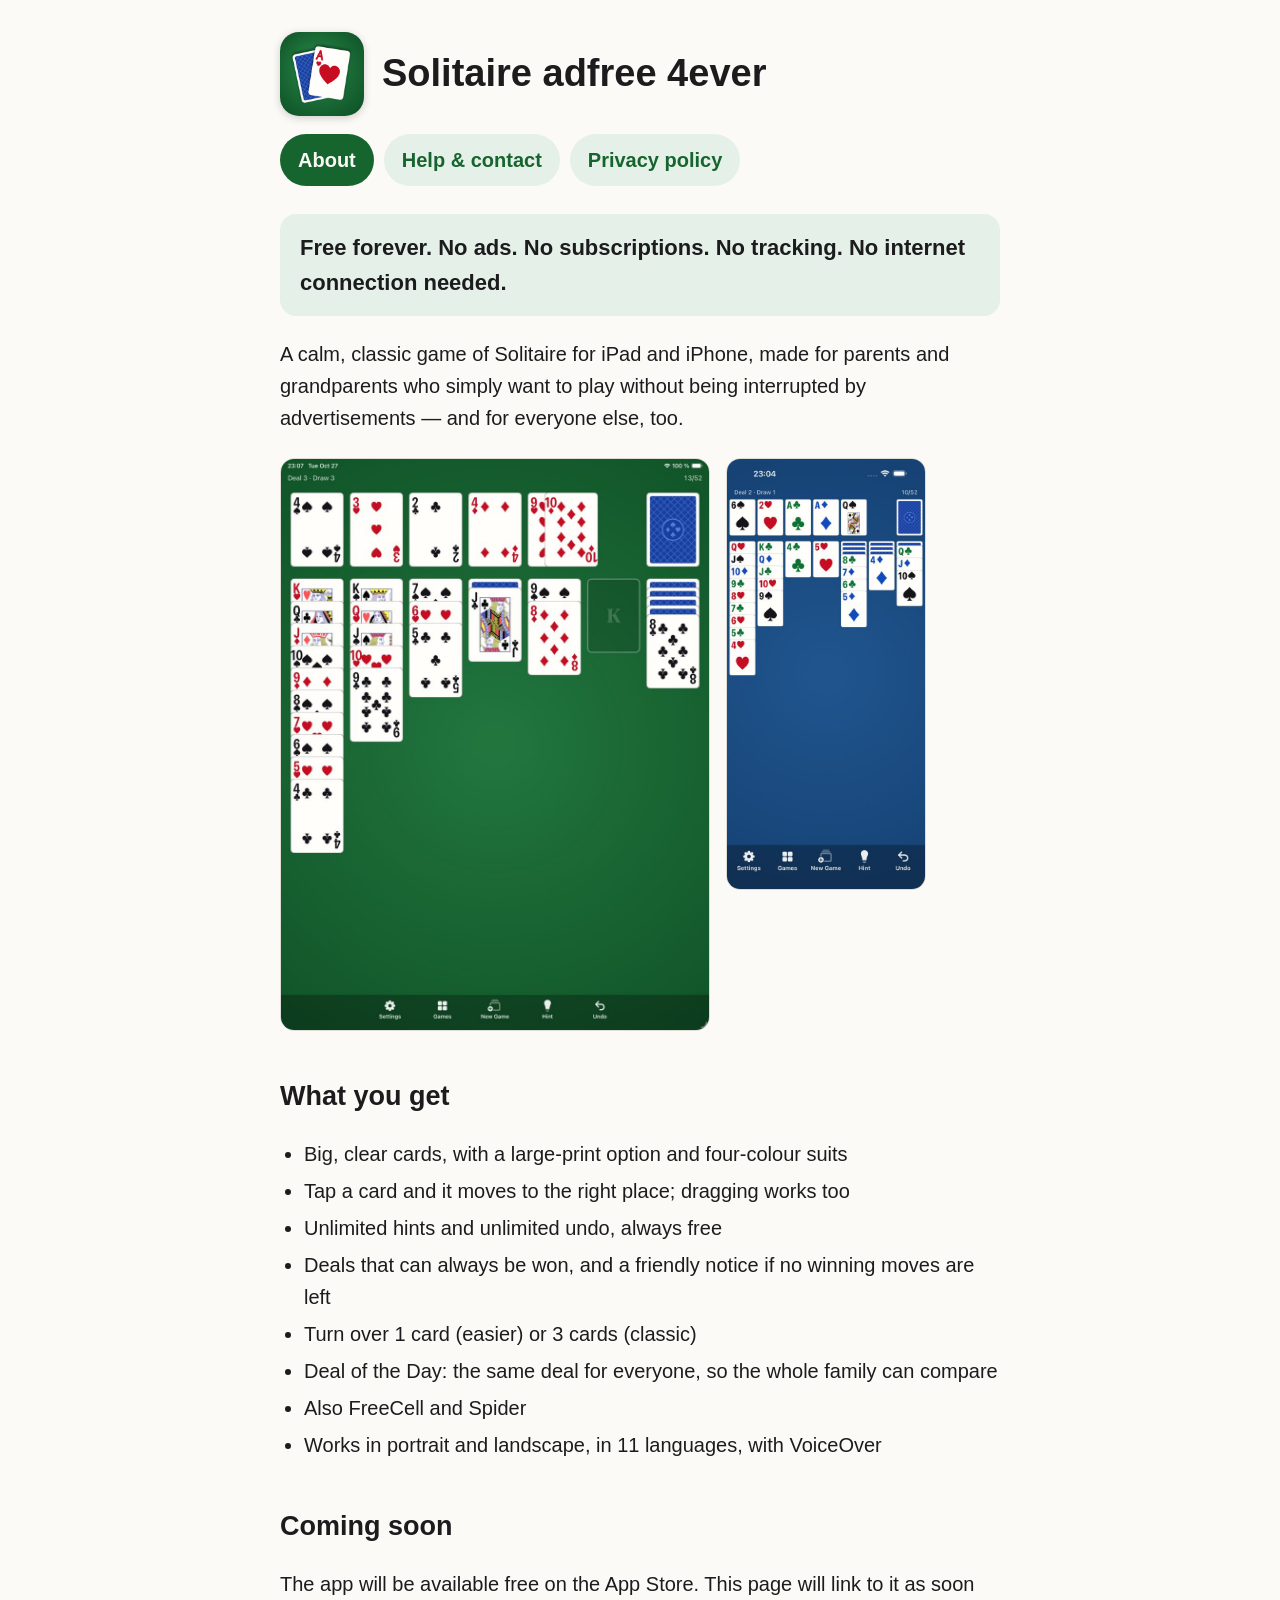
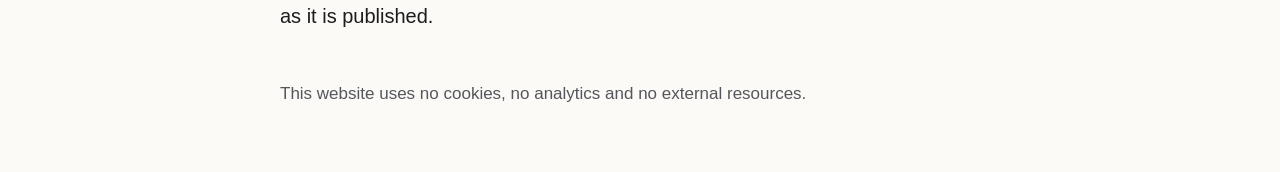
==== index.html @ 871a41e3 "Privacy policy and help page for Solitaire adfree 4ever Co-Authored-By: Claude Opus 5.5 <noreply@ant" ====
<!doctype html>
<html lang="en">
<head>
  <meta charset="utf-8">
  <meta name="viewport" content="width=device-width, initial-scale=1">
  <title>Solitaire adfree 4ever</title>
  <meta name="description" content="A calm, classic game of Solitaire for iPad and iPhone. Free forever: no ads, no subscriptions, no tracking.">
  <link rel="icon" href="icon.png">
  <link rel="stylesheet" href="style.css">
</head>
<body>
<main>
  <header>
    <img src="icon.png" alt="">
    <h1>Solitaire adfree 4ever</h1>
  </header>
  <nav aria-label="Pages">
    <a href="./" aria-current="page">About</a>
    <a href="support.html">Help &amp; contact</a>
    <a href="privacy.html">Privacy policy</a>
  </nav>

  <p class="promise">Free forever. No ads. No subscriptions. No tracking. No internet connection needed.</p>

  <p>A calm, classic game of Solitaire for iPad and iPhone, made for parents and grandparents who simply want to play
  without being interrupted by advertisements — and for everyone else, too.</p>

  <div class="shots">
    <img class="ipad" src="screenshot-ipad.jpg" alt="The game on an iPad: seven columns of large, clear playing cards on a green table.">
    <img class="iphone" src="screenshot-iphone.jpg" alt="The game on an iPhone with extra-large card numbers and four-colour suits.">
  </div>

  <h2>What you get</h2>
  <ul>
    <li>Big, clear cards, with a large-print option and four-colour suits</li>
    <li>Tap a card and it moves to the right place; dragging works too</li>
    <li>Unlimited hints and unlimited undo, always free</li>
    <li>Deals that can always be won, and a friendly notice if no winning moves are left</li>
    <li>Turn over 1 card (easier) or 3 cards (classic)</li>
    <li>Deal of the Day: the same deal for everyone, so the whole family can compare</li>
    <li>Also FreeCell and Spider</li>
    <li>Works in portrait and landscape, in 11 languages, with VoiceOver</li>
  </ul>

  <h2>Coming soon</h2>
  <p>The app will be available free on the App Store. This page will link to it as soon as it is published.</p>

  <footer>This website uses no cookies, no analytics and no external resources.</footer>
</main>
</body>
</html>
---- style.css ----
/* Self-contained: no web fonts, no scripts, no trackers. */
:root {
  --bg: #fbfaf6;
  --text: #1c1c1e;
  --muted: #55565c;
  --accent: #17652e;
  --accent-soft: #e5f1e8;
  --card: #ffffff;
  --border: #dddcd5;
}
@media (prefers-color-scheme: dark) {
  :root {
    --bg: #101412;
    --text: #f1f1ee;
    --muted: #b4b6b1;
    --accent: #6fd08c;
    --accent-soft: #1b2a20;
    --card: #181d1a;
    --border: #2c332e;
  }
}
* { box-sizing: border-box; }
html { font-size: 20px; }
body {
  margin: 0;
  background: var(--bg);
  color: var(--text);
  font-family: -apple-system, BlinkMacSystemFont, "Segoe UI", Roboto, "Helvetica Neue", Arial, sans-serif;
  line-height: 1.6;
}
main { max-width: 760px; margin: 0 auto; padding: 32px 20px 64px; }
header { display: flex; align-items: center; gap: 18px; margin-bottom: 8px; }
header img { width: 84px; height: 84px; border-radius: 19px; box-shadow: 0 2px 8px rgba(0,0,0,.18); }
h1 { font-size: 1.9rem; line-height: 1.2; margin: 0; }
h2 { font-size: 1.35rem; margin: 2.2rem 0 .6rem; }
h3 { font-size: 1.05rem; margin: 1.6rem 0 .3rem; }
p, li { max-width: 68ch; }
a { color: var(--accent); text-underline-offset: 3px; }
nav { margin: 18px 0 28px; display: flex; flex-wrap: wrap; gap: 10px; }
nav a {
  display: inline-block; padding: 10px 18px; border-radius: 999px; background: var(--accent-soft);
  text-decoration: none; font-weight: 600; min-height: 44px;
}
nav a[aria-current="page"] { background: var(--accent); color: var(--bg); }
.promise {
  background: var(--accent-soft); border-radius: 16px; padding: 16px 20px; font-size: 1.1rem; font-weight: 600;
}
.shots { display: flex; flex-wrap: wrap; gap: 16px; align-items: flex-start; margin: 24px 0; }
.shots img { border-radius: 14px; border: 1px solid var(--border); max-width: 100%; height: auto; }
.shots .ipad { width: 430px; }
.shots .iphone { width: 200px; }
ul { padding-left: 1.2rem; }
li { margin: .25rem 0; }
.box { background: var(--card); border: 1px solid var(--border); border-radius: 16px; padding: 4px 22px 14px; }
.updated { color: var(--muted); font-size: .9rem; }
footer { margin-top: 48px; color: var(--muted); font-size: .85rem; }
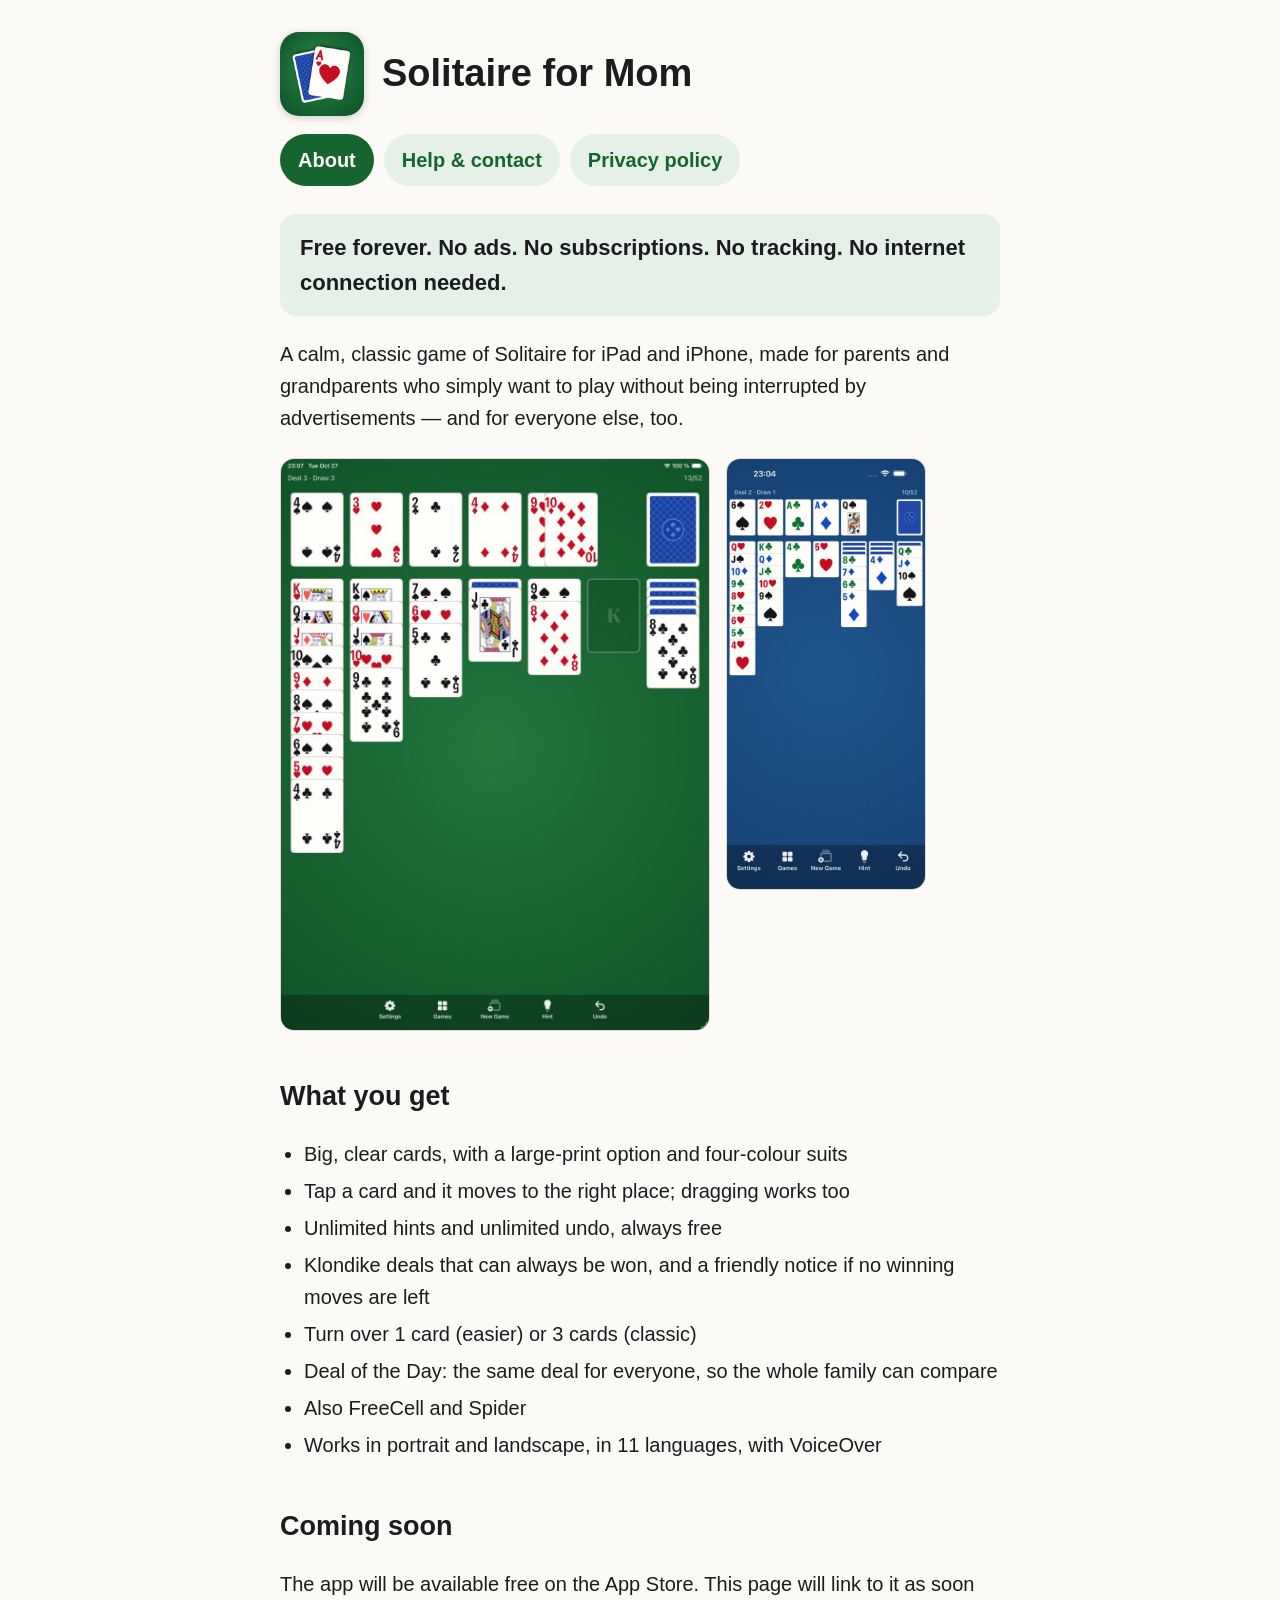
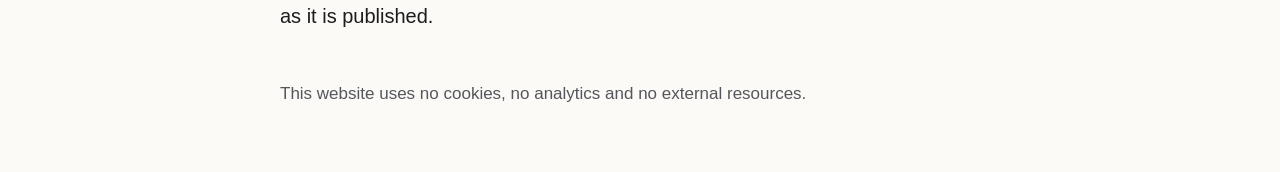
==== commit de8a366b: "Update site from the app repository" ====
--- a/index.html
+++ b/index.html
@@ -3,7 +3,7 @@
 <head>
   <meta charset="utf-8">
   <meta name="viewport" content="width=device-width, initial-scale=1">
-  <title>Solitaire adfree 4ever</title>
+  <title>Solitaire for Mom</title>
   <meta name="description" content="A calm, classic game of Solitaire for iPad and iPhone. Free forever: no ads, no subscriptions, no tracking.">
   <link rel="icon" href="icon.png">
   <link rel="stylesheet" href="style.css">
@@ -12,7 +12,7 @@
 <main>
   <header>
     <img src="icon.png" alt="">
-    <h1>Solitaire adfree 4ever</h1>
+    <h1>Solitaire for Mom</h1>
   </header>
   <nav aria-label="Pages">
     <a href="./" aria-current="page">About</a>
@@ -35,7 +35,7 @@
     <li>Big, clear cards, with a large-print option and four-colour suits</li>
     <li>Tap a card and it moves to the right place; dragging works too</li>
     <li>Unlimited hints and unlimited undo, always free</li>
-    <li>Deals that can always be won, and a friendly notice if no winning moves are left</li>
+    <li>Klondike deals that can always be won, and a friendly notice if no winning moves are left</li>
     <li>Turn over 1 card (easier) or 3 cards (classic)</li>
     <li>Deal of the Day: the same deal for everyone, so the whole family can compare</li>
     <li>Also FreeCell and Spider</li>
